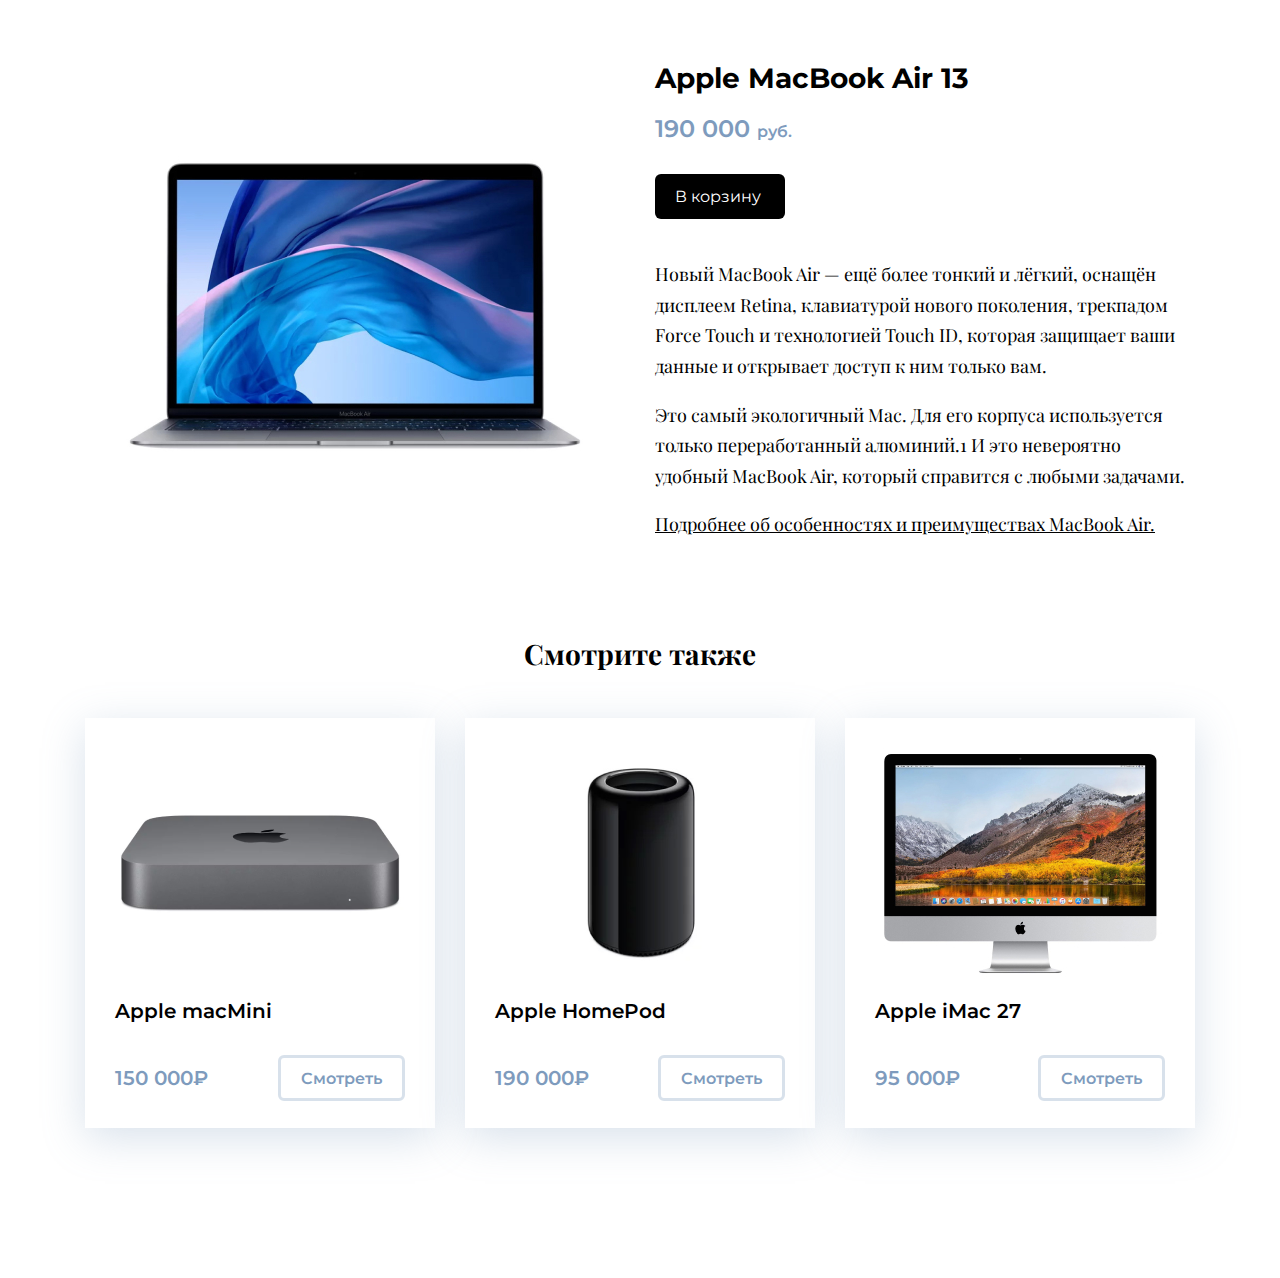
==== product-card.html @ 2fba53e7 "добавил вторую страницу" ====
<!DOCTYPE html>
<html lang="en">

<head>
    <meta charset="UTF-8" />
    <meta http-equiv="X-UA-Compatible" content="IE=edge" />
    <meta name="viewport" content="width=device-width, initial-scale=1.0" />
    <title>Apple MacBook Air 13</title>
    <link rel="stylesheet" href="./styles/main.css" />
    <link rel="preconnect" href="https://fonts.gstatic.com">
    <link
        href="https://fonts.googleapis.com/css2?family=Montserrat:wght@400;600;700&family=Playfair+Display:wght@400;700&display=swap"
        rel="stylesheet">
</head>

<body>



    <section class="section">
        <div class="section__container">

            <div class="product-about">
                <div class="product-about__image">
                    <img src="./img/macBook_large.jpg" alt="macBook air 13">
                </div>
                <div class="product-about__description">
                    <h2 class="product-about__title">Apple MacBook Air 13</h2>
                    <span class="product-about__price">190 000
                        <span class="product-about__price--currency">руб.</span></span>
                    <a href="#" class="button">В корзину</a>
                    <p class="product-about__full-text-paragraph">
                        Новый MacBook Air — ещё более тонкий и лёгкий, оснащён дисплеем Retina, клавиатурой нового
                        поколения, трекпадом Force
                        Touch и технологией Touch ID, которая защищает ваши данные и открывает доступ к ним только вам.
                    </p>
                    <p class="product-about__full-text-paragraph">Это самый экологичный Mac. Для его корпуса
                        используется только переработанный алюминий.1 И это
                        невероятно удобный
                        MacBook Air, который справится с любыми задачами.</p>
                    <a href="https://www.apple.com/macbook-air/" class="product-about__full-text-link">Подробнее об
                        особенностях и преимуществах MacBook
                        Air.</a>
                    </p>
                </div>
            </div>

            <div class="you-may-also-like">
                <h2 class="header">Смотрите также</h2>
            </div>
            <div class="section__cards">
                <!-- card 0 -->
                <div class="card">
                    <img src="./img/macMini.png" alt="imac" class="card__img">
                    <h3 class="card__title">Apple macMini</h3>

                    <div class="card__details">
                        <span class="card__price">150 000₽</span>
                        <a href="#" class="button-read-more">Смотреть</a>
                    </div>
                </div>
                <!-- // card 0 -->
                <!-- card 1 -->
                <div class="card">
                    <img src="./img/homepod.png" alt="imac" class="card__img">
                    <h3 class="card__title">Apple HomePod</h3>

                    <div class="card__details">
                        <span class="card__price">190 000₽</span>
                        <a href="#" class="button-read-more">Смотреть</a>
                    </div>
                </div>
                <!-- // card 1 -->
                <!-- card 2 -->
                <div class="card">
                    <img src="./img/iMac.jpg" alt="imac" class="card__img">
                    <h3 class="card__title">Apple iMac 27</h3>

                    <div class="card__details">
                        <span class="card__price">95 000₽</span>
                        <a href="#" class="button-read-more">Смотреть</a>
                    </div>
                </div>
                <!-- // card 2 -->
            </div>

        </div>
    </section>

</body>

</html>
---- styles/main.css ----
* {
	box-sizing: border-box;
}

/* font-family: 'Playfair Display', serif; */

html,
body {
	height: 100%;
}

body {
	font-family: 'Montserrat', sans-serif;
	margin: 0;
	/* display: flex;
	justify-content: center;
	align-items: center; */
}

h1, h2, h3, h4, h5, h6 {
    margin: 0;
    /* font-family: 'Playfair Display', serif; */
    font-weight: 400;
}

.card {
    display: block;
    padding: 30px;
    background: #fff;
    box-shadow: 0px 10px 40px rgba(126, 155, 189, .3);
    width: 350px;
    height: 410px;
}

.card--sale {
    border: 5px solid rgba(255, 92, 92, 0.47);
}

.card__img {
    display: block;
    margin-bottom: 20px;
}

.card__title {
    font-weight: 600;
    font-size: 20px;
    line-height: 1.2;
    margin-bottom: 32px;
}

.card__price {
    color: #7e9bbd;
    font-weight: 600;
    font-size: 20px;
    line-height: 1.2;
}

.card__price--sale {
    color: #FF5C5C;
}

.card__details {
    display: flex;
    justify-content: space-between;
    align-items: center;
}
.button-read-more {
    display: inline-block;

    padding-left: 20px;
    padding-right: 20px;
    height: 46px;

    border: 3px solid rgba(126, 155, 189, .3);
    border-radius: 6px;

    font-weight: 600;
    font-size: 16px;
    line-height: 42px;
    text-decoration: none;
    color: #7e9bbd;
}

/* --------------------- */

.section {
    padding-top: 60px;
    padding-bottom: 90px;
}

.section__container {
    width: 1110px;
    margin-left: auto;
    margin-right: auto;
}

.section__header {
    margin-bottom: 80px;
}

.header {
    font-family: 'Playfair Display', serif;
    font-weight: 700;
    font-size: 28px;
    line-height: 1.3;
    text-align: center;
}

.section__cards {
    display: flex;
    flex-wrap: wrap;
    margin-left: -15px;
    margin-right: -15px;
    margin-bottom: 30px;
}

.section__cards .card {
     margin-left: 15px;
    margin-right: 15px;
    margin-bottom: 30px;
}

.section__pagination {
    display: flex;
    justify-content: center;
}

.pagination {
    display: flex;
}

.pagination__item:last-child{
    margin-right: 0;
}

.pagination__item {
    display: inline-block;
    height: 40px;
    padding-left: 20px;
    padding-right: 20px;
    margin-right: 15px;

    background: #EAEFF2;
    border-radius: 3px;
    color: #000;

    font-weight: 700;
    font-size: 16px;
    line-height: 40px;
    text-decoration: none;
}

 .pagination__item--active {
    display: inline-block;
    height: 40px;
    padding-left: 20px;
    padding-right: 20px;
    margin-right: 15px;
   
    background: rgba(139, 177, 223, 0.3);
    border-radius: 3px;
    color: #000;

    font-weight: 700;
    font-size: 16px;
    line-height: 40px;
    text-decoration: none;

} 

/* ---------------вторая страница-------------- */
.product-about {
    margin-bottom: 80px;
    display: flex;
    justify-content: space-between;
    align-items: center;
}

.you-may-also-like {
    margin-bottom: 46px;
}

.product-about__image {
    margin-right: 30px;
}

.product-about__description {
    display: block;
    max-width: 540px;
}
.product-about__title {
    display: block;
    margin-bottom: 19px;

    font-weight: 700;
    font-size: 28px;
    line-height: 1.3;
}
.product-about__price {
    display: block;
    margin-bottom: 30px;

    font-weight: 600;
    font-size: 24px;
    line-height: 1.2;
    color: #7E9BBD;
}

.product-about__price--currency {
    font-size: 16px;
}

.button {
    display: block;
    margin-bottom: 40px;

    text-decoration: none;
    color: #fff;
    padding: 13px 20px;
    background-color: #000;
    max-width: 130px;
    border-radius: 6px;
}
.product-about__full-text-paragraph {
    font-family: 'Playfair Display', serif;
    font-weight: 400;
    font-size: 18px;
    line-height: 1.7;
}

.product-about__full-text-link {
    font-family: 'Playfair Display', serif;
    font-weight: 400;
    font-size: 18px;
    line-height: 1.7;
    color: #000;
}
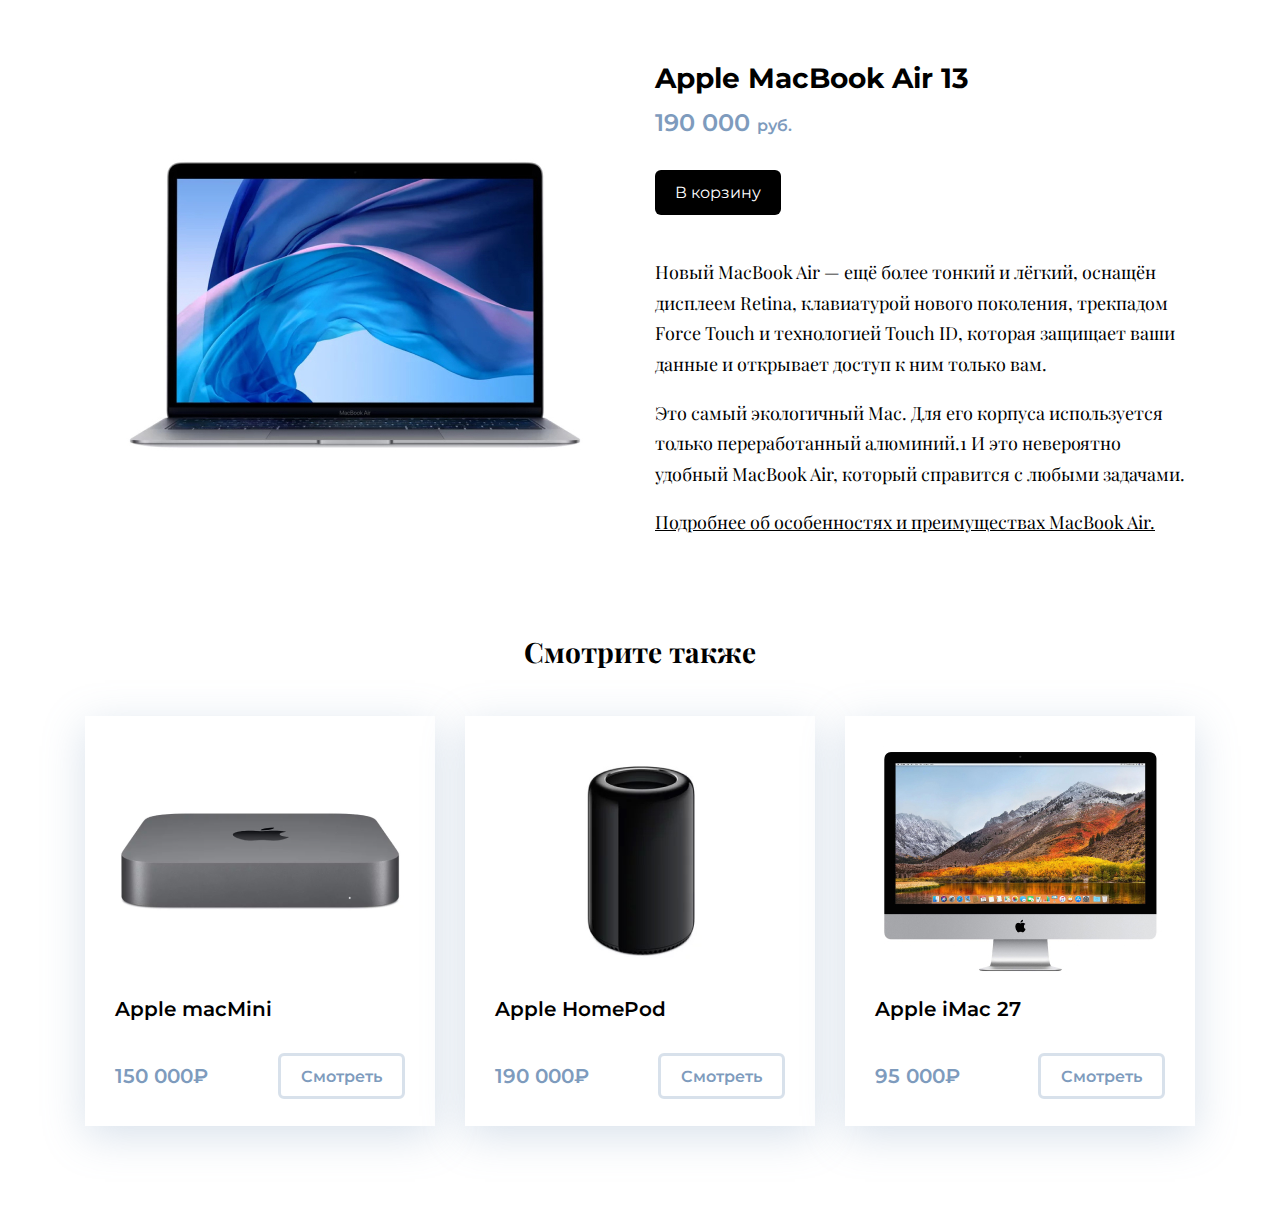
==== commit 2ebebc43: "внёс правки Антона" ====
--- a/product-card.html
+++ b/product-card.html
@@ -14,78 +14,83 @@
 </head>
 
 <body>
-
-
-
-    <section class="section">
-        <div class="section__container">
-
-            <div class="product-about">
-                <div class="product-about__image">
-                    <img src="./img/macBook_large.jpg" alt="macBook air 13">
-                </div>
-                <div class="product-about__description">
-                    <h2 class="product-about__title">Apple MacBook Air 13</h2>
-                    <span class="product-about__price">190 000
-                        <span class="product-about__price--currency">руб.</span></span>
-                    <a href="#" class="button">В корзину</a>
-                    <p class="product-about__full-text-paragraph">
-                        Новый MacBook Air — ещё более тонкий и лёгкий, оснащён дисплеем Retina, клавиатурой нового
-                        поколения, трекпадом Force
-                        Touch и технологией Touch ID, которая защищает ваши данные и открывает доступ к ним только вам.
-                    </p>
-                    <p class="product-about__full-text-paragraph">Это самый экологичный Mac. Для его корпуса
-                        используется только переработанный алюминий.1 И это
-                        невероятно удобный
-                        MacBook Air, который справится с любыми задачами.</p>
-                    <a href="https://www.apple.com/macbook-air/" class="product-about__full-text-link">Подробнее об
-                        особенностях и преимуществах MacBook
-                        Air.</a>
-                    </p>
+    <main>
+        <section>
+            <div class="container">
+                <div class="product-about">
+                    <div class="product-about__image">
+                        <img src="./img/macBook_large.jpg" alt="macBook air 13">
+                    </div>
+                    <div>
+                        <div class="header-wrapper">
+                            <h2 class="title">Apple MacBook Air 13</h2>
+                        </div>
+                        <div class="product-about__price-section">
+                            <span class="product-about__price">190 000 </span>
+                            <span class="product-about__currency">руб.</span>
+                        </div>
+                        <div class="button--black"><a href="#">В корзину</a></div>
+                        <div>
+                            <p class="product-about__full-text-paragraph">Новый MacBook Air — ещё более тонкий и лёгкий,
+                                оснащён дисплеем Retina, клавиатурой
+                                нового
+                                поколения, трекпадом Force
+                                Touch и технологией Touch ID, которая защищает ваши данные и открывает доступ к ним
+                                только вам.</p>
+                            <p class="product-about__full-text-paragraph">Это самый экологичный Mac. Для его корпуса
+                                используется только переработанный алюминий.1 И это
+                                невероятно удобный
+                                MacBook Air, который справится с любыми задачами.</p>
+                            <p>
+                                <a href="https://www.apple.com/macbook-air/"
+                                    class="product-about__full-text-link">Подробнее об
+                                    особенностях и преимуществах MacBook Air.</a>
+                            </p>
+                        </div>
+                    </div>
                 </div>
             </div>
+        </section>
 
-            <div class="you-may-also-like">
-                <h2 class="header">Смотрите также</h2>
-            </div>
-            <div class="section__cards">
-                <!-- card 0 -->
-                <div class="card">
-                    <img src="./img/macMini.png" alt="imac" class="card__img">
-                    <h3 class="card__title">Apple macMini</h3>
+        <section>
+            <div class="container">
+                <div class="you-may-also-like">
+                    <h2 class="title title--decorative">Смотрите также</h2>
+                </div>
+                <div class="cards-wrapper">
+                    <div class="cards-wrapper__element">
+                        <img src="./img/macMini.png" alt="imac" class="card__img">
+                        <h3 class="cards-wrapper__element-title">Apple macMini</h3>
 
-                    <div class="card__details">
-                        <span class="card__price">150 000₽</span>
-                        <a href="#" class="button-read-more">Смотреть</a>
+                        <div class="cards-wrapper__element-details">
+                            <span class="cards-wrapper__element-price">150 000₽</span>
+                            <a href="#" class="button">Смотреть</a>
+                        </div>
+                    </div>
+
+                    <div class="cards-wrapper__element">
+                        <img src="./img/homepod.png" alt="imac" class="card__img">
+                        <h3 class="cards-wrapper__element-title">Apple HomePod</h3>
+
+                        <div class="cards-wrapper__element-details">
+                            <span class="cards-wrapper__element-price">190 000₽</span>
+                            <a href="#" class="button">Смотреть</a>
+                        </div>
+                    </div>
+
+                    <div class="cards-wrapper__element">
+                        <img src="./img/iMac.jpg" alt="imac" class="card__img">
+                        <h3 class="cards-wrapper__element-title">Apple iMac 27</h3>
+
+                        <div class="cards-wrapper__element-details">
+                            <span class="cards-wrapper__element-price">95 000₽</span>
+                            <a href="#" class="button">Смотреть</a>
+                        </div>
                     </div>
                 </div>
-                <!-- // card 0 -->
-                <!-- card 1 -->
-                <div class="card">
-                    <img src="./img/homepod.png" alt="imac" class="card__img">
-                    <h3 class="card__title">Apple HomePod</h3>
-
-                    <div class="card__details">
-                        <span class="card__price">190 000₽</span>
-                        <a href="#" class="button-read-more">Смотреть</a>
-                    </div>
-                </div>
-                <!-- // card 1 -->
-                <!-- card 2 -->
-                <div class="card">
-                    <img src="./img/iMac.jpg" alt="imac" class="card__img">
-                    <h3 class="card__title">Apple iMac 27</h3>
-
-                    <div class="card__details">
-                        <span class="card__price">95 000₽</span>
-                        <a href="#" class="button-read-more">Смотреть</a>
-                    </div>
-                </div>
-                <!-- // card 2 -->
             </div>
-
-        </div>
-    </section>
+        </section>
+    </main>
 
 </body>
 
--- a/styles/main.css
+++ b/styles/main.css
@@ -59,12 +59,8 @@
     color: #FF5C5C;
 }
 
-.card__details {
-    display: flex;
-    justify-content: space-between;
-    align-items: center;
-}
-.button-read-more {
+
+.button {
     display: inline-block;
 
     padding-left: 20px;
@@ -81,14 +77,33 @@
     color: #7e9bbd;
 }
 
+
+
+.button--black {
+    display: inline-block;
+    margin-bottom: 24px;
+
+    text-decoration: none;
+    color: #fff;
+    padding: 13px 20px;
+    background-color: #000;
+    max-width: 130px;
+    border-radius: 6px;
+}
+
+.button--black a {
+    text-decoration: none;
+    color: #fff;
+}
+
+
 /* --------------------- */
 
-.section {
-    padding-top: 60px;
-    padding-bottom: 90px;
-}
-
-.section__container {
+section {
+    
+}
+
+.container {
     width: 1110px;
     margin-left: auto;
     margin-right: auto;
@@ -168,7 +183,14 @@
 
 } 
 
+/* -------------------------------------------- */
 /* ---------------вторая страница-------------- */
+/* -------------------------------------------- */
+
+main {
+    padding-top: 60px;
+    padding-bottom: 90px;
+}
 .product-about {
     margin-bottom: 80px;
     display: flex;
@@ -176,9 +198,6 @@
     align-items: center;
 }
 
-.you-may-also-like {
-    margin-bottom: 46px;
-}
 
 .product-about__image {
     margin-right: 30px;
@@ -188,16 +207,38 @@
     display: block;
     max-width: 540px;
 }
-.product-about__title {
-    display: block;
-    margin-bottom: 19px;
-
-    font-weight: 700;
+
+/* ____________ЗАГОЛОВКИ______________ */
+
+.header-wrapper {
+    margin-bottom: 13px;
+}
+
+.title {
+    font-weight: bold;
     font-size: 28px;
     line-height: 1.3;
 }
-.product-about__price {
-    display: block;
+
+.title--decorative {
+    font-family: 'Playfair Display', serif;
+}
+
+.you-may-also-like {
+    text-align: center;
+    margin-bottom: 46px;
+}
+
+
+/* ____________//ЗАГОЛОВКИ______________ */
+
+/* ____________ТЕКСТЫ()______________ */
+
+.product-about__price-section {
+    margin-bottom: 32px;
+}
+
+.product-about__price { 
     margin-bottom: 30px;
 
     font-weight: 600;
@@ -206,26 +247,21 @@
     color: #7E9BBD;
 }
 
-.product-about__price--currency {
+.product-about__currency {
+    margin-bottom: 30px;
+
+    font-weight: 600;
     font-size: 16px;
-}
-
-.button {
-    display: block;
-    margin-bottom: 40px;
-
-    text-decoration: none;
-    color: #fff;
-    padding: 13px 20px;
-    background-color: #000;
-    max-width: 130px;
-    border-radius: 6px;
-}
+    line-height: 1.2;
+    color: #7E9BBD;
+}
+
 .product-about__full-text-paragraph {
     font-family: 'Playfair Display', serif;
     font-weight: 400;
     font-size: 18px;
     line-height: 1.7;
+    max-width: 540px;
 }
 
 .product-about__full-text-link {
@@ -234,4 +270,52 @@
     font-size: 18px;
     line-height: 1.7;
     color: #000;
-}+}
+/* ____________//ТЕКСТЫ()______________ */
+
+/* ____________КАРТОЧКИ()______________ */
+
+.cards-wrapper{
+    display: flex;
+    flex-wrap: wrap;
+    justify-content: space-between;
+}
+
+.cards-wrapper__element {
+    display: block;
+    padding: 30px;
+    background: #fff;
+    box-shadow: 0px 10px 40px rgba(126, 155, 189, .3);
+    width: 350px;
+    height: 410px;
+}
+
+.cards-wrapper__element-title {
+    font-weight: 600;
+    font-size: 20px;
+    line-height: 1.2;
+    margin-bottom: 32px;
+}
+
+.cards-wrapper__element-price {
+    color: #7e9bbd;
+    font-weight: 600;
+    font-size: 20px;
+    line-height: 1.2;
+}
+
+.cards-wrapper__element-details {
+    display: flex;
+    justify-content: space-between;
+    align-items: center;
+}
+
+/* ____________//КАРТОЧКИ()______________ */
+
+
+
+
+
+
+
+
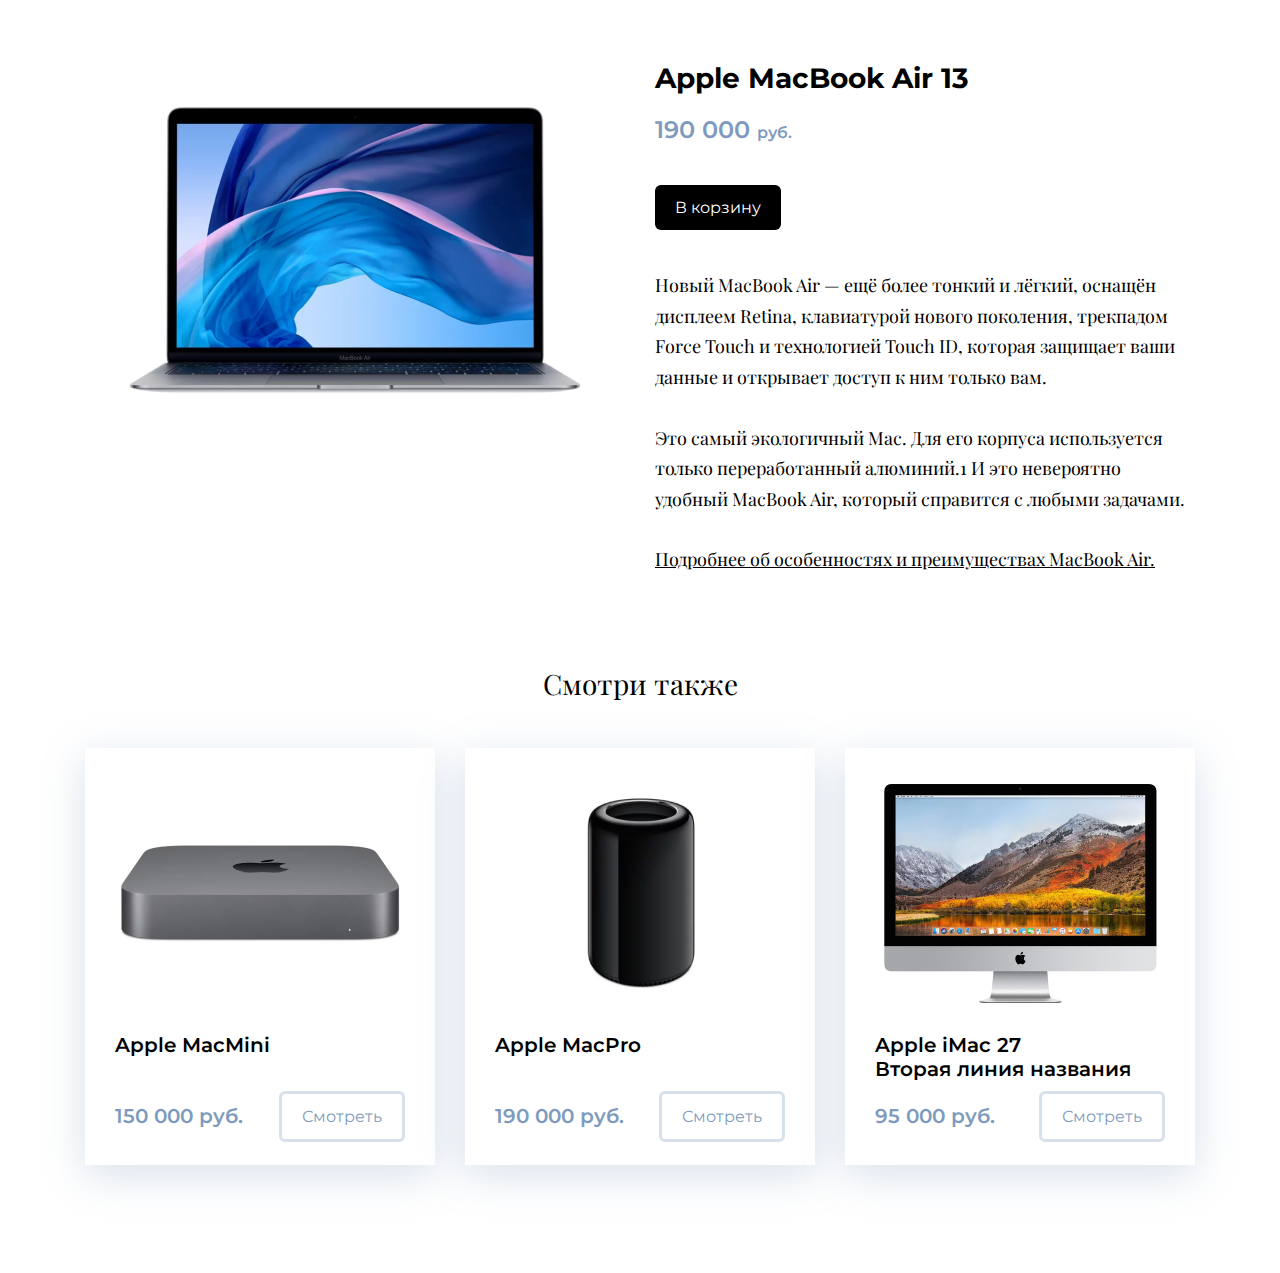
==== commit ba1ebb93: "внёс правки" ====
--- a/product-card.html
+++ b/product-card.html
@@ -15,76 +15,76 @@
 
 <body>
     <main>
-        <section>
+        <section class="product-info">
             <div class="container">
-                <div class="product-about">
-                    <div class="product-about__image">
-                        <img src="./img/macBook_large.jpg" alt="macBook air 13">
+                <div class="product-info__picture"><img src="./img/macBook_large.jpg" /></div>
+                <div class="product-info-details">
+                    <div class="product-info-details__header">
+                        <h2>Apple MacBook Air 13</h2>
                     </div>
-                    <div>
-                        <div class="header-wrapper">
-                            <h2 class="title">Apple MacBook Air 13</h2>
-                        </div>
-                        <div class="product-about__price-section">
-                            <span class="product-about__price">190 000 </span>
-                            <span class="product-about__currency">руб.</span>
-                        </div>
-                        <div class="button--black"><a href="#">В корзину</a></div>
-                        <div>
-                            <p class="product-about__full-text-paragraph">Новый MacBook Air — ещё более тонкий и лёгкий,
-                                оснащён дисплеем Retina, клавиатурой
-                                нового
-                                поколения, трекпадом Force
-                                Touch и технологией Touch ID, которая защищает ваши данные и открывает доступ к ним
-                                только вам.</p>
-                            <p class="product-about__full-text-paragraph">Это самый экологичный Mac. Для его корпуса
-                                используется только переработанный алюминий.1 И это
-                                невероятно удобный
-                                MacBook Air, который справится с любыми задачами.</p>
-                            <p>
-                                <a href="https://www.apple.com/macbook-air/"
-                                    class="product-about__full-text-link">Подробнее об
-                                    особенностях и преимуществах MacBook Air.</a>
-                            </p>
-                        </div>
+                    <div class="product-info-details__price"><span>190 000 </span><span>руб.</span></div>
+                    <div class="product-info-details__button"><a href="#">В корзину</a></div>
+                    <div class="product-info-details__texts">
+                        <p>Новый MacBook Air — ещё более тонкий и лёгкий, оснащён дисплеем Retina, клавиатурой нового
+                            поколения, трекпадом Force
+                            Touch и технологией Touch ID, которая защищает ваши данные и открывает доступ к ним только
+                            вам.</p>
+                        <p>Это самый экологичный Mac. Для его корпуса используется только переработанный алюминий.1 И
+                            это невероятно удобный
+                            MacBook Air, который справится с любыми задачами.</p>
+                        <p><a href="#">Подробнее об особенностях и преимуществах MacBook Air.</a></p>
                     </div>
                 </div>
             </div>
         </section>
 
-        <section>
+        <section class="other-products">
             <div class="container">
-                <div class="you-may-also-like">
-                    <h2 class="title title--decorative">Смотрите также</h2>
+                <div class="other-products__header">
+                    <h2>Смотри также</h2>
                 </div>
-                <div class="cards-wrapper">
-                    <div class="cards-wrapper__element">
-                        <img src="./img/macMini.png" alt="imac" class="card__img">
-                        <h3 class="cards-wrapper__element-title">Apple macMini</h3>
+                <div class="other-products-cards">
+                    <div class="card">
+                        <div class="card__image">
+                            <img src="./img/macMini.png" alt="macmini">
+                        </div>
+                        <div class="card__header">
+                            <h3>Apple MacMini</h3>
+                        </div>
+                        <div class="card-details">
+                            <div class="card-details__price"> <span>150 000 руб.</span> </div>
+                            <div class="card-details__button">
+                                <a href="#">Смотреть</a>
+                            </div>
+                        </div>
 
-                        <div class="cards-wrapper__element-details">
-                            <span class="cards-wrapper__element-price">150 000₽</span>
-                            <a href="#" class="button">Смотреть</a>
+                    </div>
+                    <div class="card">
+                        <div class="card__image">
+                            <img src="./img/homepod.png" alt="macpro">
+                        </div>
+                        <div class="card__header">
+                            <h3>Apple MacPro</h3>
+                        </div>
+                        <div class="card-details">
+                            <div class="card-details__price"> <span>190 000 руб.</span> </div>
+                            <div class="card-details__button">
+                                <a href="#">Смотреть</a>
+                            </div>
                         </div>
                     </div>
-
-                    <div class="cards-wrapper__element">
-                        <img src="./img/homepod.png" alt="imac" class="card__img">
-                        <h3 class="cards-wrapper__element-title">Apple HomePod</h3>
-
-                        <div class="cards-wrapper__element-details">
-                            <span class="cards-wrapper__element-price">190 000₽</span>
-                            <a href="#" class="button">Смотреть</a>
+                    <div class="card">
+                        <div class="card__image">
+                            <img src="./img/iMac.jpg" alt="macmini">
                         </div>
-                    </div>
-
-                    <div class="cards-wrapper__element">
-                        <img src="./img/iMac.jpg" alt="imac" class="card__img">
-                        <h3 class="cards-wrapper__element-title">Apple iMac 27</h3>
-
-                        <div class="cards-wrapper__element-details">
-                            <span class="cards-wrapper__element-price">95 000₽</span>
-                            <a href="#" class="button">Смотреть</a>
+                        <div class="card__header">
+                            <h3>Apple iMac 27 <br>Вторая линия названия</h3>
+                        </div>
+                        <div class="card-details">
+                            <div class="card-details__price"> <span>95 000 руб.</span> </div>
+                            <div class="card-details__button">
+                                <a href="#">Смотреть</a>
+                            </div>
                         </div>
                     </div>
                 </div>
--- a/styles/main.css
+++ b/styles/main.css
@@ -17,305 +17,154 @@
 	align-items: center; */
 }
 
-h1, h2, h3, h4, h5, h6 {
+h1, h2, h3, h4, h5, h6, p {
     margin: 0;
     /* font-family: 'Playfair Display', serif; */
     font-weight: 400;
 }
 
-.card {
-    display: block;
-    padding: 30px;
-    background: #fff;
-    box-shadow: 0px 10px 40px rgba(126, 155, 189, .3);
-    width: 350px;
-    height: 410px;
+
+main {
+    padding-top: 60px;
+    padding-bottom: 108px;
 }
 
-.card--sale {
-    border: 5px solid rgba(255, 92, 92, 0.47);
+.container {
+    display: flex;
+    flex-wrap: wrap;
+    justify-content: space-between;
 }
 
-.card__img {
-    display: block;
+section {
+    margin-left: auto;
+    margin-right: auto;
+    max-width: 1110px;
+}
+
+.product-info {
+    margin-bottom: 90px;
+}
+
+.product-info-details {
+    max-width: 540px;
+}
+
+.product-info-details__header {
     margin-bottom: 20px;
 }
 
-.card__title {
-    font-weight: 600;
-    font-size: 20px;
-    line-height: 1.2;
-    margin-bottom: 32px;
+.product-info-details__header h2{
+    font-weight: bold;
+    font-size: 28px;
+    line-height: 1.3;
 }
 
-.card__price {
-    color: #7e9bbd;
+.product-info-details__price {
+    font-weight: 600;
+    font-size: 24px;
+    line-height: 1.2;
+    color: #7E9BBD;
+
+    margin-bottom: 40px;
+}
+
+.product-info-details__price span:last-child {
+    font-size: 16px;
+}
+
+.product-info-details__button {
+    margin-bottom: 40px;
+}
+
+.product-info-details__button a {
+    display: inline-block;
+    text-decoration: none;
+    color: #fff;
+    align-items: center;
+    padding: 13px 20px;
+
+    background: #000000;
+    border-radius: 6px;
+}
+
+.product-info-details__texts p {
+    font-family: 'Playfair Display', serif;
+    font-size: 18px;
+    line-height: 1.7;
+    margin-bottom: 30px;
+}
+
+.product-info-details__texts p:last-child {
+    margin-bottom: 0;
+}
+
+.product-info-details__texts a {
+    color: #000;
+}
+
+
+.other-products .container {
+    display: flex;
+    flex-direction: column;
+}
+
+.other-products__header {
+    font-family: 'Playfair Display', serif;
+    font-weight: bold;
+    margin-bottom: 46px;
+    text-align: center;
+}
+
+.other-products__header h2 {
+    font-size: 28px;
+}
+
+.other-products-cards {
+    display: flex;
+    justify-content: space-between;
+}
+
+.card {
+    padding-top: 30px;
+    padding-left: 30px;
+    padding-right: 30px;
+    padding-bottom: 23px;
+    background: #FFFFFF;
+    box-shadow: 0px 10px 40px rgba(126, 155, 189, 0.3);
+}
+
+.card__image {
+    margin-bottom: 20px;
+}
+
+.card__header {
+    height: 48px;
+    margin-bottom: 10px;
+}
+.card__header h3{
     font-weight: 600;
     font-size: 20px;
     line-height: 1.2;
 }
 
-.card__price--sale {
-    color: #FF5C5C;
-}
-
-
-.button {
-    display: inline-block;
-
-    padding-left: 20px;
-    padding-right: 20px;
-    height: 46px;
-
-    border: 3px solid rgba(126, 155, 189, .3);
-    border-radius: 6px;
-
-    font-weight: 600;
-    font-size: 16px;
-    line-height: 42px;
-    text-decoration: none;
-    color: #7e9bbd;
-}
-
-
-
-.button--black {
-    display: inline-block;
-    margin-bottom: 24px;
-
-    text-decoration: none;
-    color: #fff;
-    padding: 13px 20px;
-    background-color: #000;
-    max-width: 130px;
-    border-radius: 6px;
-}
-
-.button--black a {
-    text-decoration: none;
-    color: #fff;
-}
-
-
-/* --------------------- */
-
-section {
-    
-}
-
-.container {
-    width: 1110px;
-    margin-left: auto;
-    margin-right: auto;
-}
-
-.section__header {
-    margin-bottom: 80px;
-}
-
-.header {
-    font-family: 'Playfair Display', serif;
-    font-weight: 700;
-    font-size: 28px;
-    line-height: 1.3;
-    text-align: center;
-}
-
-.section__cards {
-    display: flex;
-    flex-wrap: wrap;
-    margin-left: -15px;
-    margin-right: -15px;
-    margin-bottom: 30px;
-}
-
-.section__cards .card {
-     margin-left: 15px;
-    margin-right: 15px;
-    margin-bottom: 30px;
-}
-
-.section__pagination {
-    display: flex;
-    justify-content: center;
-}
-
-.pagination {
-    display: flex;
-}
-
-.pagination__item:last-child{
-    margin-right: 0;
-}
-
-.pagination__item {
-    display: inline-block;
-    height: 40px;
-    padding-left: 20px;
-    padding-right: 20px;
-    margin-right: 15px;
-
-    background: #EAEFF2;
-    border-radius: 3px;
-    color: #000;
-
-    font-weight: 700;
-    font-size: 16px;
-    line-height: 40px;
-    text-decoration: none;
-}
-
- .pagination__item--active {
-    display: inline-block;
-    height: 40px;
-    padding-left: 20px;
-    padding-right: 20px;
-    margin-right: 15px;
-   
-    background: rgba(139, 177, 223, 0.3);
-    border-radius: 3px;
-    color: #000;
-
-    font-weight: 700;
-    font-size: 16px;
-    line-height: 40px;
-    text-decoration: none;
-
-} 
-
-/* -------------------------------------------- */
-/* ---------------вторая страница-------------- */
-/* -------------------------------------------- */
-
-main {
-    padding-top: 60px;
-    padding-bottom: 90px;
-}
-.product-about {
-    margin-bottom: 80px;
+.card-details {
     display: flex;
     justify-content: space-between;
     align-items: center;
 }
 
-
-.product-about__image {
-    margin-right: 30px;
-}
-
-.product-about__description {
-    display: block;
-    max-width: 540px;
-}
-
-/* ____________ЗАГОЛОВКИ______________ */
-
-.header-wrapper {
-    margin-bottom: 13px;
-}
-
-.title {
-    font-weight: bold;
-    font-size: 28px;
-    line-height: 1.3;
-}
-
-.title--decorative {
-    font-family: 'Playfair Display', serif;
-}
-
-.you-may-also-like {
-    text-align: center;
-    margin-bottom: 46px;
-}
-
-
-/* ____________//ЗАГОЛОВКИ______________ */
-
-/* ____________ТЕКСТЫ()______________ */
-
-.product-about__price-section {
-    margin-bottom: 32px;
-}
-
-.product-about__price { 
-    margin-bottom: 30px;
-
+.card-details__price {
     font-weight: 600;
-    font-size: 24px;
+    font-size: 20px;
     line-height: 1.2;
     color: #7E9BBD;
 }
 
-.product-about__currency {
-    margin-bottom: 30px;
-
-    font-weight: 600;
-    font-size: 16px;
-    line-height: 1.2;
+.card-details__button a {
+    display: inline-block;
+    border: 3px solid rgba(126, 155, 189, 0.3);
+    border-radius: 6px;
+    padding: 13px 20px;
+    text-decoration: none;
     color: #7E9BBD;
-}
-
-.product-about__full-text-paragraph {
-    font-family: 'Playfair Display', serif;
-    font-weight: 400;
-    font-size: 18px;
-    line-height: 1.7;
-    max-width: 540px;
-}
-
-.product-about__full-text-link {
-    font-family: 'Playfair Display', serif;
-    font-weight: 400;
-    font-size: 18px;
-    line-height: 1.7;
-    color: #000;
-}
-/* ____________//ТЕКСТЫ()______________ */
-
-/* ____________КАРТОЧКИ()______________ */
-
-.cards-wrapper{
-    display: flex;
-    flex-wrap: wrap;
-    justify-content: space-between;
-}
-
-.cards-wrapper__element {
-    display: block;
-    padding: 30px;
-    background: #fff;
-    box-shadow: 0px 10px 40px rgba(126, 155, 189, .3);
-    width: 350px;
-    height: 410px;
-}
-
-.cards-wrapper__element-title {
-    font-weight: 600;
-    font-size: 20px;
-    line-height: 1.2;
-    margin-bottom: 32px;
-}
-
-.cards-wrapper__element-price {
-    color: #7e9bbd;
-    font-weight: 600;
-    font-size: 20px;
-    line-height: 1.2;
-}
-
-.cards-wrapper__element-details {
-    display: flex;
-    justify-content: space-between;
-    align-items: center;
-}
-
-/* ____________//КАРТОЧКИ()______________ */
-
-
-
-
-
-
-
-
+}